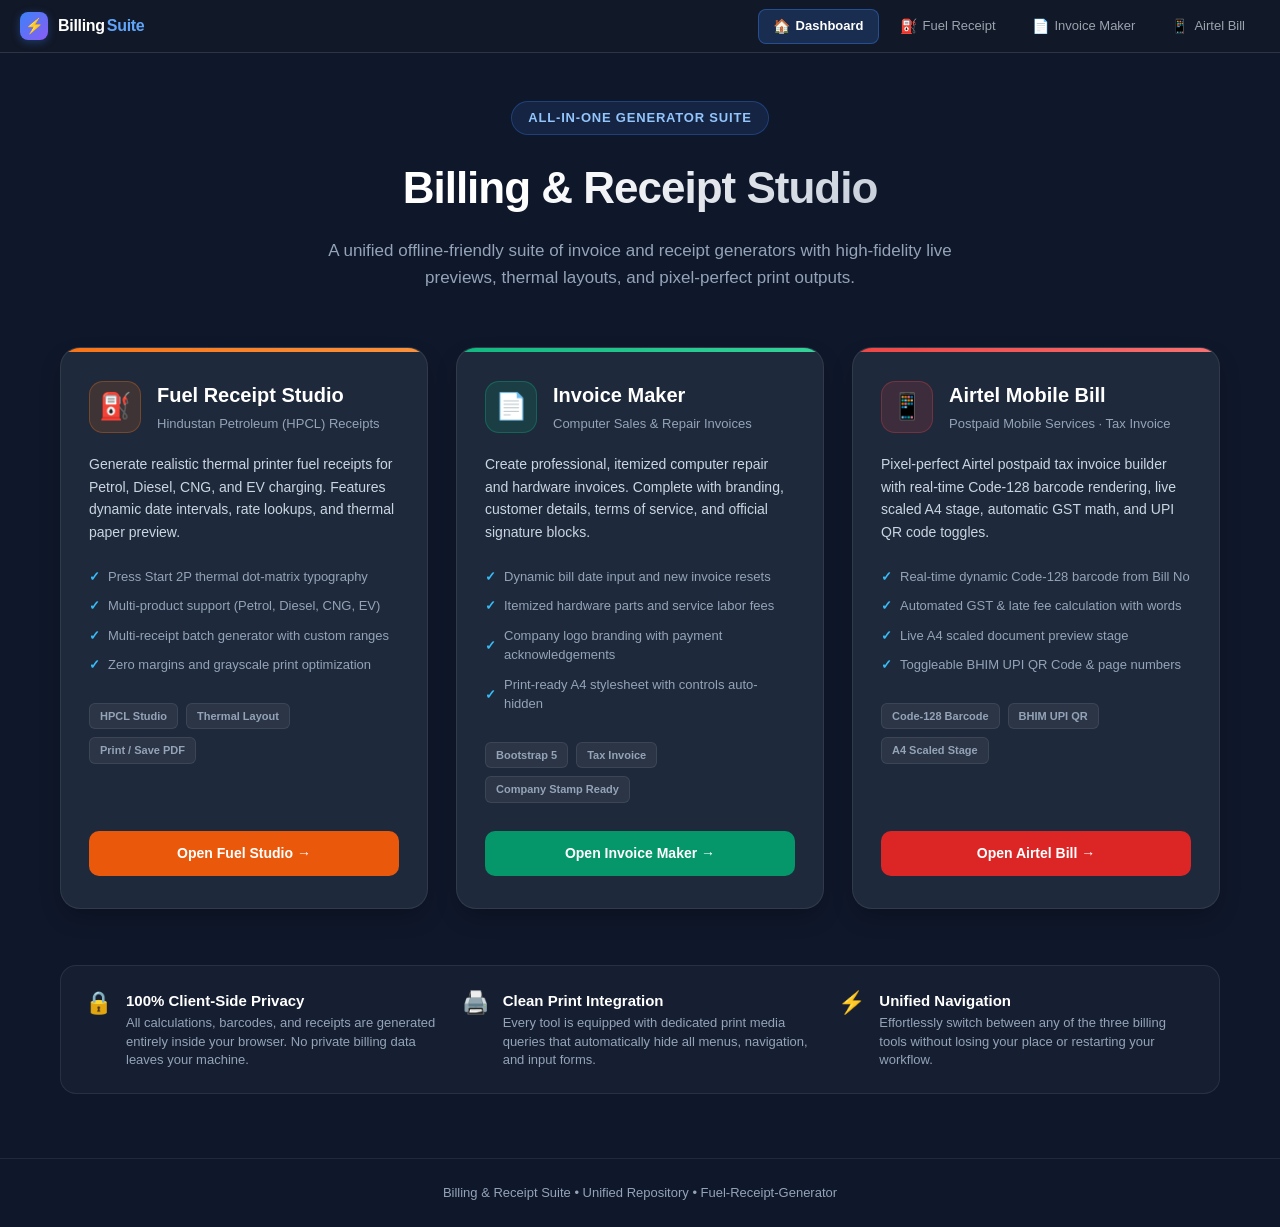
==== index.html @ 0ba8dd8e "Merge fuel receipts, invoice maker, and airtel bill into unified expense receipt generator suite" ====
<!DOCTYPE html>
<html lang="en">
<head>
  <meta charset="UTF-8">
  <meta name="viewport" content="width=device-width, initial-scale=1.0">
  <title>Billing &amp; Receipt Suite | Unified Dashboard</title>
  <link rel="stylesheet" href="./navbar.css">
  <style>
    :root {
      --bg: #0f172a;
      --card-bg: #1e293b;
      --card-border: rgba(255, 255, 255, 0.08);
      --text: #f8fafc;
      --text-muted: #94a3b8;
      --primary: #3b82f6;
      --primary-hover: #2563eb;
      --accent-fuel: #f97316;
      --accent-invoice: #10b981;
      --accent-airtel: #ef4444;
    }

    * {
      box-sizing: border-box;
      margin: 0;
      padding: 0;
    }

    body {
      background-color: var(--bg);
      color: var(--text);
      font-family: -apple-system, BlinkMacSystemFont, "Segoe UI", Roboto, "Helvetica Neue", Arial, sans-serif;
      line-height: 1.5;
      min-height: 100vh;
      display: flex;
      flex-direction: column;
    }

    .main-content {
      flex: 1;
      max-width: 1200px;
      margin: 0 auto;
      padding: 48px 20px 64px;
      width: 100%;
    }

    /* Hero Section */
    .hero {
      text-align: center;
      margin-bottom: 56px;
    }

    .hero-badge {
      display: inline-flex;
      align-items: center;
      gap: 8px;
      padding: 6px 16px;
      background: rgba(59, 130, 246, 0.12);
      border: 1px solid rgba(59, 130, 246, 0.3);
      border-radius: 9999px;
      color: #93c5fd;
      font-size: 13px;
      font-weight: 600;
      margin-bottom: 20px;
      text-transform: uppercase;
      letter-spacing: 0.8px;
    }

    .hero h1 {
      font-size: clamp(28px, 4vw, 44px);
      font-weight: 800;
      letter-spacing: -1px;
      margin-bottom: 16px;
      background: linear-gradient(135deg, #ffffff 40%, #94a3b8 100%);
      -webkit-background-clip: text;
      -webkit-text-fill-color: transparent;
    }

    .hero p {
      font-size: 17px;
      color: var(--text-muted);
      max-width: 680px;
      margin: 0 auto;
      line-height: 1.6;
    }

    /* Grid of Tools */
    .suite-grid {
      display: grid;
      grid-template-columns: repeat(auto-fit, minmax(320px, 1fr));
      gap: 28px;
      margin-bottom: 56px;
    }

    .suite-card {
      background: var(--card-bg);
      border: 1px solid var(--card-border);
      border-radius: 20px;
      padding: 32px 28px;
      display: flex;
      flex-direction: column;
      justify-content: space-between;
      position: relative;
      overflow: hidden;
      transition: all 0.25s ease-out;
      box-shadow: 0 10px 25px -5px rgba(0, 0, 0, 0.3);
    }

    .suite-card:hover {
      transform: translateY(-5px);
      border-color: rgba(255, 255, 255, 0.2);
      box-shadow: 0 20px 35px -10px rgba(0, 0, 0, 0.5);
    }

    .suite-card::before {
      content: "";
      position: absolute;
      top: 0;
      left: 0;
      right: 0;
      height: 4px;
    }

    .card-fuel::before {
      background: linear-gradient(90deg, #f97316, #fb923c);
    }

    .card-invoice::before {
      background: linear-gradient(90deg, #10b981, #34d399);
    }

    .card-airtel::before {
      background: linear-gradient(90deg, #ef4444, #f87171);
    }

    .card-header {
      display: flex;
      align-items: center;
      gap: 16px;
      margin-bottom: 20px;
    }

    .card-icon {
      width: 52px;
      height: 52px;
      border-radius: 14px;
      display: grid;
      place-items: center;
      font-size: 26px;
      flex-shrink: 0;
    }

    .card-fuel .card-icon {
      background: rgba(249, 115, 22, 0.15);
      border: 1px solid rgba(249, 115, 22, 0.3);
    }

    .card-invoice .card-icon {
      background: rgba(16, 185, 129, 0.15);
      border: 1px solid rgba(16, 185, 129, 0.3);
    }

    .card-airtel .card-icon {
      background: rgba(239, 68, 68, 0.15);
      border: 1px solid rgba(239, 68, 68, 0.3);
    }

    .card-title-group h2 {
      font-size: 20px;
      font-weight: 700;
      color: #ffffff;
      margin-bottom: 4px;
    }

    .card-tagline {
      font-size: 13px;
      color: var(--text-muted);
      font-weight: 500;
    }

    .card-desc {
      font-size: 14px;
      color: #cbd5e1;
      line-height: 1.6;
      margin-bottom: 24px;
    }

    .card-features {
      list-style: none;
      margin-bottom: 28px;
      display: flex;
      flex-direction: column;
      gap: 10px;
    }

    .card-features li {
      font-size: 13px;
      color: #94a3b8;
      display: flex;
      align-items: center;
      gap: 8px;
    }

    .card-features li::before {
      content: "✓";
      color: #38bdf8;
      font-weight: bold;
    }

    .card-badges {
      display: flex;
      flex-wrap: wrap;
      gap: 8px;
      margin-bottom: 28px;
    }

    .badge {
      font-size: 11px;
      font-weight: 600;
      padding: 4px 10px;
      border-radius: 6px;
      background: rgba(255, 255, 255, 0.06);
      color: #94a3b8;
      border: 1px solid rgba(255, 255, 255, 0.08);
    }

    .card-btn {
      display: inline-flex;
      align-items: center;
      justify-content: center;
      gap: 8px;
      padding: 12px 20px;
      border-radius: 10px;
      font-size: 14px;
      font-weight: 600;
      text-decoration: none;
      color: #ffffff;
      transition: all 0.2s ease;
      width: 100%;
    }

    .card-fuel .card-btn {
      background: #ea580c;
    }
    .card-fuel .card-btn:hover {
      background: #c2410c;
    }

    .card-invoice .card-btn {
      background: #059669;
    }
    .card-invoice .card-btn:hover {
      background: #047857;
    }

    .card-airtel .card-btn {
      background: #dc2626;
    }
    .card-airtel .card-btn:hover {
      background: #b91c1c;
    }

    /* Meta Highlights */
    .highlights {
      display: grid;
      grid-template-columns: repeat(auto-fit, minmax(240px, 1fr));
      gap: 20px;
      padding: 24px;
      background: rgba(30, 41, 59, 0.5);
      border: 1px solid var(--card-border);
      border-radius: 16px;
    }

    .highlight-item {
      display: flex;
      align-items: flex-start;
      gap: 14px;
    }

    .highlight-icon {
      font-size: 22px;
      line-height: 1;
      padding-top: 2px;
    }

    .highlight-text h3 {
      font-size: 15px;
      font-weight: 600;
      color: #ffffff;
      margin-bottom: 2px;
    }

    .highlight-text p {
      font-size: 13px;
      color: var(--text-muted);
      line-height: 1.4;
    }

    /* Footer */
    footer {
      border-top: 1px solid var(--card-border);
      padding: 24px 20px;
      text-align: center;
      color: var(--text-muted);
      font-size: 13px;
    }
  </style>
</head>
<body>

  <!-- Top Suite Navigation Bar -->
  <nav id="suite-nav" aria-label="Main Navigation">
    <div class="suite-nav-inner">
      <a href="./index.html" class="suite-brand" title="Billing &amp; Receipt Suite">
        <span class="suite-brand-icon">⚡</span>
        <span class="suite-brand-text">Billing<span class="suite-brand-accent">Suite</span></span>
      </a>
      <div class="suite-nav-links">
        <a href="index.html" class="suite-nav-link active" id="nav-home">
          <span class="suite-nav-icon">🏠</span>
          <span class="suite-nav-label">Dashboard</span>
        </a>
        <a href="fuel.html" class="suite-nav-link" id="nav-fuel">
          <span class="suite-nav-icon">⛽</span>
          <span class="suite-nav-label">Fuel Receipt</span>
        </a>
        <a href="invoice.html" class="suite-nav-link" id="nav-invoice">
          <span class="suite-nav-icon">📄</span>
          <span class="suite-nav-label">Invoice Maker</span>
        </a>
        <a href="airtel.html" class="suite-nav-link" id="nav-airtel">
          <span class="suite-nav-icon">📱</span>
          <span class="suite-nav-label">Airtel Bill</span>
        </a>
      </div>
    </div>
  </nav>

  <!-- Main Dashboard Content -->
  <main class="main-content">
    <div class="hero">
      <div class="hero-badge">All-in-One Generator Suite</div>
      <h1>Billing &amp; Receipt Studio</h1>
      <p>A unified offline-friendly suite of invoice and receipt generators with high-fidelity live previews, thermal layouts, and pixel-perfect print outputs.</p>
    </div>

    <!-- 3 Core Application Cards -->
    <div class="suite-grid">

      <!-- Tool 1: Fuel Receipt Studio -->
      <article class="suite-card card-fuel">
        <div>
          <div class="card-header">
            <div class="card-icon" aria-hidden="true">⛽</div>
            <div class="card-title-group">
              <h2>Fuel Receipt Studio</h2>
              <div class="card-tagline">Hindustan Petroleum (HPCL) Receipts</div>
            </div>
          </div>
          <p class="card-desc">Generate realistic thermal printer fuel receipts for Petrol, Diesel, CNG, and EV charging. Features dynamic date intervals, rate lookups, and thermal paper preview.</p>
          <ul class="card-features">
            <li>Press Start 2P thermal dot-matrix typography</li>
            <li>Multi-product support (Petrol, Diesel, CNG, EV)</li>
            <li>Multi-receipt batch generator with custom ranges</li>
            <li>Zero margins and grayscale print optimization</li>
          </ul>
          <div class="card-badges">
            <span class="badge">HPCL Studio</span>
            <span class="badge">Thermal Layout</span>
            <span class="badge">Print / Save PDF</span>
          </div>
        </div>
        <a href="fuel.html" class="card-btn">Open Fuel Studio &rarr;</a>
      </article>

      <!-- Tool 2: Invoice Maker -->
      <article class="suite-card card-invoice">
        <div>
          <div class="card-header">
            <div class="card-icon" aria-hidden="true">📄</div>
            <div class="card-title-group">
              <h2>Invoice Maker</h2>
              <div class="card-tagline">Computer Sales &amp; Repair Invoices</div>
            </div>
          </div>
          <p class="card-desc">Create professional, itemized computer repair and hardware invoices. Complete with branding, customer details, terms of service, and official signature blocks.</p>
          <ul class="card-features">
            <li>Dynamic bill date input and new invoice resets</li>
            <li>Itemized hardware parts and service labor fees</li>
            <li>Company logo branding with payment acknowledgements</li>
            <li>Print-ready A4 stylesheet with controls auto-hidden</li>
          </ul>
          <div class="card-badges">
            <span class="badge">Bootstrap 5</span>
            <span class="badge">Tax Invoice</span>
            <span class="badge">Company Stamp Ready</span>
          </div>
        </div>
        <a href="invoice.html" class="card-btn">Open Invoice Maker &rarr;</a>
      </article>

      <!-- Tool 3: Airtel Mobile Bill Builder -->
      <article class="suite-card card-airtel">
        <div>
          <div class="card-header">
            <div class="card-icon" aria-hidden="true">📱</div>
            <div class="card-title-group">
              <h2>Airtel Mobile Bill</h2>
              <div class="card-tagline">Postpaid Mobile Services · Tax Invoice</div>
            </div>
          </div>
          <p class="card-desc">Pixel-perfect Airtel postpaid tax invoice builder with real-time Code-128 barcode rendering, live scaled A4 stage, automatic GST math, and UPI QR code toggles.</p>
          <ul class="card-features">
            <li>Real-time dynamic Code-128 barcode from Bill No</li>
            <li>Automated GST &amp; late fee calculation with words</li>
            <li>Live A4 scaled document preview stage</li>
            <li>Toggleable BHIM UPI QR Code &amp; page numbers</li>
          </ul>
          <div class="card-badges">
            <span class="badge">Code-128 Barcode</span>
            <span class="badge">BHIM UPI QR</span>
            <span class="badge">A4 Scaled Stage</span>
          </div>
        </div>
        <a href="airtel.html" class="card-btn">Open Airtel Bill &rarr;</a>
      </article>

    </div>

    <!-- Highlights Section -->
    <div class="highlights">
      <div class="highlight-item">
        <div class="highlight-icon">🔒</div>
        <div class="highlight-text">
          <h3>100% Client-Side Privacy</h3>
          <p>All calculations, barcodes, and receipts are generated entirely inside your browser. No private billing data leaves your machine.</p>
        </div>
      </div>
      <div class="highlight-item">
        <div class="highlight-icon">🖨️</div>
        <div class="highlight-text">
          <h3>Clean Print Integration</h3>
          <p>Every tool is equipped with dedicated print media queries that automatically hide all menus, navigation, and input forms.</p>
        </div>
      </div>
      <div class="highlight-item">
        <div class="highlight-icon">⚡</div>
        <div class="highlight-text">
          <h3>Unified Navigation</h3>
          <p>Effortlessly switch between any of the three billing tools without losing your place or restarting your workflow.</p>
        </div>
      </div>
    </div>
  </main>

  <footer>
    <p>Billing &amp; Receipt Suite &bull; Unified Repository &bull; Fuel-Receipt-Generator</p>
  </footer>

</body>
</html>
---- navbar.css ----
/* ========================================================
   UNIFIED SUITE NAVIGATION BAR
   Common top bar for Fuel, Invoice, and Airtel Bill tools
   ======================================================== */
#suite-nav {
  position: relative;
  z-index: 9999;
  background: #111827;
  border-bottom: 1px solid rgba(255, 255, 255, 0.12);
  font-family: -apple-system, BlinkMacSystemFont, "Segoe UI", Roboto, "Helvetica Neue", Arial, sans-serif;
  color: #f3f4f6;
  width: 100%;
  box-sizing: border-box;
}

#suite-nav * {
  box-sizing: border-box;
}

#suite-nav .suite-nav-inner {
  max-width: 1280px;
  margin: 0 auto;
  padding: 0 20px;
  height: 52px;
  display: flex;
  align-items: center;
  justify-content: space-between;
  gap: 16px;
}

#suite-nav .suite-brand {
  display: flex;
  align-items: center;
  gap: 10px;
  text-decoration: none;
  color: #ffffff;
  font-size: 16px;
  font-weight: 700;
  letter-spacing: -0.3px;
  flex-shrink: 0;
}

#suite-nav .suite-brand-icon {
  display: inline-flex;
  align-items: center;
  justify-content: center;
  width: 28px;
  height: 28px;
  background: linear-gradient(135deg, #3b82f6, #8b5cf6);
  border-radius: 8px;
  font-size: 15px;
  box-shadow: 0 2px 8px rgba(59, 130, 246, 0.35);
}

#suite-nav .suite-brand-text {
  font-weight: 700;
}

#suite-nav .suite-brand-accent {
  color: #60a5fa;
  margin-left: 2px;
}

#suite-nav .suite-nav-links {
  display: flex;
  align-items: center;
  gap: 6px;
  overflow-x: auto;
  scrollbar-width: none;
}

#suite-nav .suite-nav-links::-webkit-scrollbar {
  display: none;
}

#suite-nav .suite-nav-link {
  display: inline-flex;
  align-items: center;
  gap: 6px;
  padding: 6px 14px;
  border-radius: 8px;
  color: #9ca3af;
  text-decoration: none;
  font-size: 13px;
  font-weight: 500;
  white-space: nowrap;
  transition: all 0.15s ease-in-out;
  border: 1px solid transparent;
}

#suite-nav .suite-nav-link:hover {
  color: #ffffff;
  background: rgba(255, 255, 255, 0.08);
}

#suite-nav .suite-nav-link.active {
  color: #ffffff;
  background: rgba(59, 130, 246, 0.2);
  border-color: rgba(59, 130, 246, 0.4);
  font-weight: 600;
}

#suite-nav .suite-nav-icon {
  font-size: 14px;
}

@media (max-width: 680px) {
  #suite-nav .suite-nav-inner {
    height: auto;
    padding: 8px 12px;
    flex-wrap: wrap;
    justify-content: center;
    gap: 8px;
  }
  #suite-nav .suite-nav-link {
    padding: 5px 8px;
    font-size: 12px;
  }
}

/* Strictly hide during print */
@media print {
  #suite-nav,
  .suite-nav-container {
    display: none !important;
    visibility: hidden !important;
    height: 0 !important;
    margin: 0 !important;
    padding: 0 !important;
  }
}
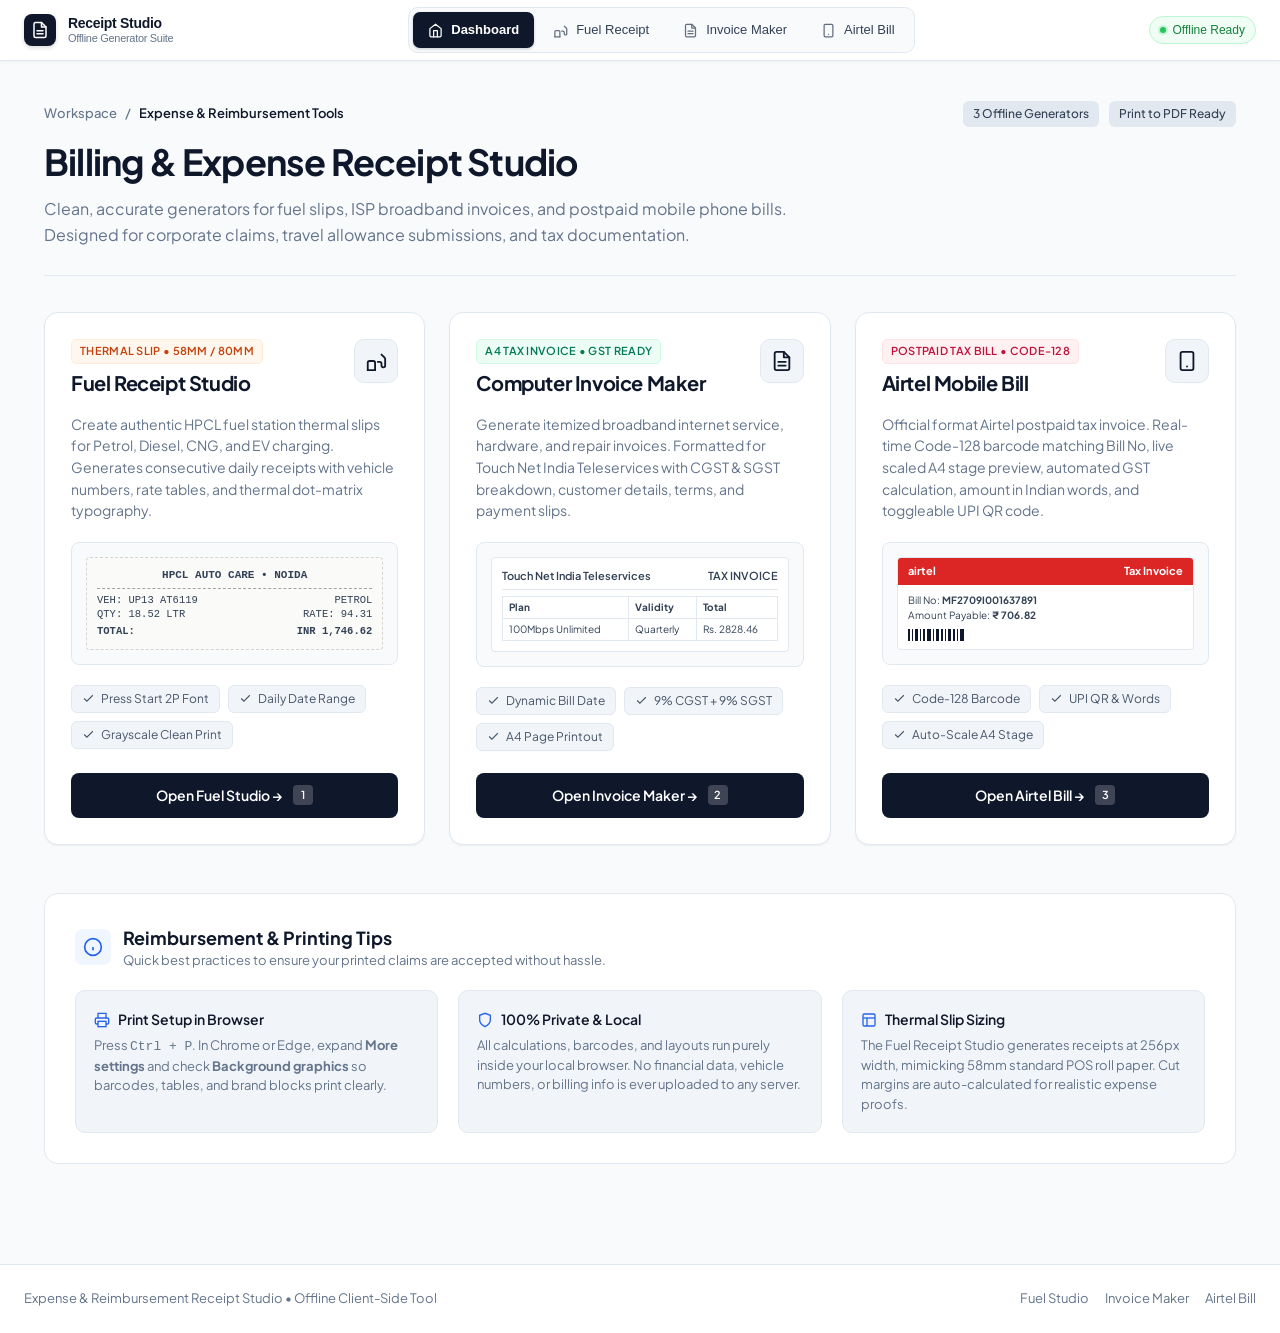
==== commit 81bce434: "Redesign UI with human-crafted aesthetic, unified studio navigation, and clean document layouts" ====
--- a/index.html
+++ b/index.html
@@ -3,20 +3,30 @@
 <head>
   <meta charset="UTF-8">
   <meta name="viewport" content="width=device-width, initial-scale=1.0">
-  <title>Billing &amp; Receipt Suite | Unified Dashboard</title>
+  <title>Expense &amp; Receipt Tools | Reimbursement Studio</title>
   <link rel="stylesheet" href="./navbar.css">
+  <link rel="preconnect" href="https://fonts.googleapis.com">
+  <link rel="preconnect" href="https://fonts.gstatic.com" crossorigin>
+  <link href="https://fonts.googleapis.com/css2?family=Plus+Jakarta+Sans:wght@400;500;600;700&display=swap" rel="stylesheet">
   <style>
     :root {
-      --bg: #0f172a;
-      --card-bg: #1e293b;
-      --card-border: rgba(255, 255, 255, 0.08);
-      --text: #f8fafc;
-      --text-muted: #94a3b8;
-      --primary: #3b82f6;
-      --primary-hover: #2563eb;
-      --accent-fuel: #f97316;
-      --accent-invoice: #10b981;
-      --accent-airtel: #ef4444;
+      --bg: #f8fafc;
+      --surface: #ffffff;
+      --surface-subtle: #f1f5f9;
+      --border: #e2e8f0;
+      --border-focus: #cbd5e1;
+      --text-main: #0f172a;
+      --text-muted: #64748b;
+      --text-light: #94a3b8;
+      --primary: #0f172a;
+      --primary-hover: #1e293b;
+      --accent-fuel: #ea580c;
+      --accent-invoice: #059669;
+      --accent-airtel: #e11d48;
+      --radius: 14px;
+      --shadow-sm: 0 1px 2px 0 rgba(0, 0, 0, 0.05);
+      --shadow-md: 0 4px 6px -1px rgba(0, 0, 0, 0.06), 0 2px 4px -2px rgba(0, 0, 0, 0.05);
+      --shadow-lg: 0 10px 15px -3px rgba(0, 0, 0, 0.07), 0 4px 6px -4px rgba(0, 0, 0, 0.04);
     }
 
     * {
@@ -27,434 +37,739 @@
 
     body {
       background-color: var(--bg);
-      color: var(--text);
-      font-family: -apple-system, BlinkMacSystemFont, "Segoe UI", Roboto, "Helvetica Neue", Arial, sans-serif;
+      color: var(--text-main);
+      font-family: "Plus Jakarta Sans", -apple-system, BlinkMacSystemFont, "Segoe UI", Roboto, sans-serif;
       line-height: 1.5;
       min-height: 100vh;
       display: flex;
       flex-direction: column;
+      -webkit-font-smoothing: antialiased;
     }
 
     .main-content {
       flex: 1;
-      max-width: 1200px;
+      max-width: 1240px;
       margin: 0 auto;
-      padding: 48px 20px 64px;
+      padding: 40px 24px 64px;
       width: 100%;
     }
 
-    /* Hero Section */
-    .hero {
-      text-align: center;
-      margin-bottom: 56px;
-    }
-
-    .hero-badge {
+    /* Page Header */
+    .header-banner {
+      display: flex;
+      flex-direction: column;
+      gap: 12px;
+      margin-bottom: 36px;
+      border-bottom: 1px solid var(--border);
+      padding-bottom: 28px;
+    }
+
+    .banner-top {
+      display: flex;
+      align-items: center;
+      justify-content: space-between;
+      flex-wrap: wrap;
+      gap: 12px;
+    }
+
+    .breadcrumbs {
+      display: flex;
+      align-items: center;
+      gap: 8px;
+      font-size: 13px;
+      font-weight: 500;
+      color: var(--text-muted);
+    }
+
+    .breadcrumbs span.current {
+      color: var(--text-main);
+      font-weight: 600;
+    }
+
+    .quick-meta {
+      display: flex;
+      align-items: center;
+      gap: 10px;
+    }
+
+    .meta-chip {
+      font-size: 12px;
+      font-weight: 500;
+      color: #334155;
+      background: #e2e8f0;
+      padding: 4px 10px;
+      border-radius: 6px;
       display: inline-flex;
       align-items: center;
-      gap: 8px;
-      padding: 6px 16px;
-      background: rgba(59, 130, 246, 0.12);
-      border: 1px solid rgba(59, 130, 246, 0.3);
-      border-radius: 9999px;
-      color: #93c5fd;
-      font-size: 13px;
-      font-weight: 600;
-      margin-bottom: 20px;
-      text-transform: uppercase;
-      letter-spacing: 0.8px;
-    }
-
-    .hero h1 {
-      font-size: clamp(28px, 4vw, 44px);
-      font-weight: 800;
-      letter-spacing: -1px;
-      margin-bottom: 16px;
-      background: linear-gradient(135deg, #ffffff 40%, #94a3b8 100%);
-      -webkit-background-clip: text;
-      -webkit-text-fill-color: transparent;
-    }
-
-    .hero p {
-      font-size: 17px;
+      gap: 6px;
+    }
+
+    .header-banner h1 {
+      font-size: clamp(26px, 3.2vw, 36px);
+      font-weight: 700;
+      letter-spacing: -0.8px;
+      color: #0f172a;
+      line-height: 1.25;
+    }
+
+    .header-banner p {
+      font-size: 16px;
       color: var(--text-muted);
-      max-width: 680px;
-      margin: 0 auto;
+      max-width: 780px;
       line-height: 1.6;
     }
 
-    /* Grid of Tools */
+    /* Studio Tool Cards Grid */
     .suite-grid {
       display: grid;
-      grid-template-columns: repeat(auto-fit, minmax(320px, 1fr));
-      gap: 28px;
-      margin-bottom: 56px;
-    }
-
-    .suite-card {
-      background: var(--card-bg);
-      border: 1px solid var(--card-border);
-      border-radius: 20px;
-      padding: 32px 28px;
+      grid-template-columns: repeat(auto-fit, minmax(350px, 1fr));
+      gap: 24px;
+      margin-bottom: 48px;
+    }
+
+    .tool-card {
+      background: var(--surface);
+      border: 1px solid var(--border);
+      border-radius: var(--radius);
+      padding: 26px;
       display: flex;
       flex-direction: column;
       justify-content: space-between;
+      transition: border-color 0.2s ease, box-shadow 0.2s ease, transform 0.2s ease;
+      box-shadow: var(--shadow-sm);
       position: relative;
-      overflow: hidden;
-      transition: all 0.25s ease-out;
-      box-shadow: 0 10px 25px -5px rgba(0, 0, 0, 0.3);
-    }
-
-    .suite-card:hover {
-      transform: translateY(-5px);
-      border-color: rgba(255, 255, 255, 0.2);
-      box-shadow: 0 20px 35px -10px rgba(0, 0, 0, 0.5);
-    }
-
-    .suite-card::before {
-      content: "";
-      position: absolute;
-      top: 0;
-      left: 0;
-      right: 0;
-      height: 4px;
-    }
-
-    .card-fuel::before {
-      background: linear-gradient(90deg, #f97316, #fb923c);
-    }
-
-    .card-invoice::before {
-      background: linear-gradient(90deg, #10b981, #34d399);
-    }
-
-    .card-airtel::before {
-      background: linear-gradient(90deg, #ef4444, #f87171);
-    }
-
-    .card-header {
-      display: flex;
-      align-items: center;
+    }
+
+    .tool-card:hover {
+      border-color: #cbd5e1;
+      box-shadow: var(--shadow-md);
+      transform: translateY(-2px);
+    }
+
+    .tool-card-head {
+      display: flex;
+      align-items: flex-start;
+      justify-content: space-between;
       gap: 16px;
-      margin-bottom: 20px;
-    }
-
-    .card-icon {
-      width: 52px;
-      height: 52px;
-      border-radius: 14px;
-      display: grid;
-      place-items: center;
-      font-size: 26px;
-      flex-shrink: 0;
-    }
-
-    .card-fuel .card-icon {
-      background: rgba(249, 115, 22, 0.15);
-      border: 1px solid rgba(249, 115, 22, 0.3);
-    }
-
-    .card-invoice .card-icon {
-      background: rgba(16, 185, 129, 0.15);
-      border: 1px solid rgba(16, 185, 129, 0.3);
-    }
-
-    .card-airtel .card-icon {
-      background: rgba(239, 68, 68, 0.15);
-      border: 1px solid rgba(239, 68, 68, 0.3);
-    }
-
-    .card-title-group h2 {
+      margin-bottom: 16px;
+    }
+
+    .tool-title-wrap {
+      display: flex;
+      flex-direction: column;
+      gap: 4px;
+    }
+
+    .tool-format-badge {
+      font-size: 11px;
+      font-weight: 600;
+      letter-spacing: 0.3px;
+      text-transform: uppercase;
+      padding: 3px 8px;
+      border-radius: 5px;
+      width: fit-content;
+    }
+
+    .badge-fuel {
+      background: #fff7ed;
+      color: #c2410c;
+      border: 1px solid #ffedd5;
+    }
+
+    .badge-invoice {
+      background: #ecfdf5;
+      color: #047857;
+      border: 1px solid #d1fae5;
+    }
+
+    .badge-airtel {
+      background: #fff1f2;
+      color: #be123c;
+      border: 1px solid #ffe4e6;
+    }
+
+    .tool-card h2 {
       font-size: 20px;
       font-weight: 700;
+      color: #0f172a;
+      letter-spacing: -0.4px;
+    }
+
+    .tool-icon-box {
+      width: 44px;
+      height: 44px;
+      border-radius: 10px;
+      display: flex;
+      align-items: center;
+      justify-content: center;
+      flex-shrink: 0;
+      border: 1px solid var(--border);
+      background: var(--surface-subtle);
+      color: var(--text-main);
+    }
+
+    .tool-icon-box svg {
+      width: 22px;
+      height: 22px;
+      fill: none;
+      stroke: currentColor;
+      stroke-width: 2;
+      stroke-linecap: round;
+      stroke-linejoin: round;
+    }
+
+    .tool-desc {
+      font-size: 14px;
+      color: var(--text-muted);
+      line-height: 1.55;
+      margin-bottom: 20px;
+    }
+
+    /* Miniature visual document snippet */
+    .mini-preview-frame {
+      background: #f8fafc;
+      border: 1px solid var(--border);
+      border-radius: 8px;
+      padding: 14px;
+      margin-bottom: 20px;
+      font-family: inherit;
+    }
+
+    .preview-fuel-tape {
+      font-family: "Courier New", Courier, monospace;
+      font-size: 11px;
+      line-height: 1.4;
+      color: #334155;
+      background: #fafaf9;
+      border: 1px dashed #d6d3d1;
+      padding: 10px;
+      border-radius: 4px;
+      text-align: center;
+    }
+
+    .preview-fuel-tape .tape-head {
+      font-weight: bold;
+      border-bottom: 1px dashed #a8a29e;
+      padding-bottom: 4px;
+      margin-bottom: 4px;
+    }
+
+    .preview-fuel-tape .tape-row {
+      display: flex;
+      justify-content: space-between;
+      font-size: 10.5px;
+    }
+
+    .preview-invoice-doc {
+      font-size: 11px;
+      color: #334155;
+      background: #ffffff;
+      border: 1px solid #e2e8f0;
+      padding: 10px;
+      border-radius: 4px;
+    }
+
+    .preview-invoice-doc .doc-head {
+      display: flex;
+      justify-content: space-between;
+      font-weight: 600;
+      border-bottom: 1px solid #e2e8f0;
+      padding-bottom: 4px;
+      margin-bottom: 6px;
+    }
+
+    .preview-invoice-doc .doc-table {
+      width: 100%;
+      border-collapse: collapse;
+      font-size: 10px;
+    }
+
+    .preview-invoice-doc .doc-table th,
+    .preview-invoice-doc .doc-table td {
+      border: 1px solid #e2e8f0;
+      padding: 3px 6px;
+      text-align: left;
+    }
+
+    .preview-airtel-doc {
+      font-size: 11px;
+      background: #ffffff;
+      border: 1px solid #e2e8f0;
+      border-radius: 4px;
+      overflow: hidden;
+    }
+
+    .preview-airtel-banner {
+      background: #dc2626;
       color: #ffffff;
-      margin-bottom: 4px;
-    }
-
-    .card-tagline {
-      font-size: 13px;
-      color: var(--text-muted);
-      font-weight: 500;
-    }
-
-    .card-desc {
-      font-size: 14px;
-      color: #cbd5e1;
-      line-height: 1.6;
-      margin-bottom: 24px;
-    }
-
-    .card-features {
-      list-style: none;
-      margin-bottom: 28px;
-      display: flex;
-      flex-direction: column;
-      gap: 10px;
-    }
-
-    .card-features li {
-      font-size: 13px;
-      color: #94a3b8;
-      display: flex;
-      align-items: center;
-      gap: 8px;
-    }
-
-    .card-features li::before {
-      content: "✓";
-      color: #38bdf8;
-      font-weight: bold;
-    }
-
-    .card-badges {
+      padding: 5px 10px;
+      font-weight: 700;
+      font-size: 11px;
+      display: flex;
+      justify-content: space-between;
+      align-items: center;
+    }
+
+    .preview-airtel-body {
+      padding: 8px 10px;
+      font-size: 10px;
+      color: #334155;
+    }
+
+    .preview-barcode-mock {
+      display: flex;
+      gap: 2px;
+      height: 12px;
+      align-items: center;
+      margin-top: 6px;
+    }
+
+    .preview-barcode-mock span {
+      background: #0f172a;
+      height: 100%;
+      display: inline-block;
+    }
+
+    /* Card specs */
+    .tool-specs {
       display: flex;
       flex-wrap: wrap;
       gap: 8px;
-      margin-bottom: 28px;
-    }
-
-    .badge {
-      font-size: 11px;
-      font-weight: 600;
+      margin-bottom: 22px;
+    }
+
+    .spec-item {
+      font-size: 12px;
+      color: #475569;
+      background: var(--surface-subtle);
+      border: 1px solid var(--border);
       padding: 4px 10px;
       border-radius: 6px;
-      background: rgba(255, 255, 255, 0.06);
-      color: #94a3b8;
-      border: 1px solid rgba(255, 255, 255, 0.08);
-    }
-
-    .card-btn {
       display: inline-flex;
       align-items: center;
+      gap: 6px;
+    }
+
+    .spec-item svg {
+      width: 13px;
+      height: 13px;
+      fill: none;
+      stroke: currentColor;
+      stroke-width: 2;
+    }
+
+    /* Action button */
+    .launch-btn {
+      display: flex;
+      align-items: center;
       justify-content: center;
-      gap: 8px;
+      gap: 10px;
       padding: 12px 20px;
-      border-radius: 10px;
+      border-radius: 8px;
       font-size: 14px;
       font-weight: 600;
       text-decoration: none;
       color: #ffffff;
-      transition: all 0.2s ease;
+      background: var(--primary);
+      transition: background-color 0.15s ease, transform 0.15s ease;
       width: 100%;
     }
 
-    .card-fuel .card-btn {
-      background: #ea580c;
-    }
-    .card-fuel .card-btn:hover {
-      background: #c2410c;
-    }
-
-    .card-invoice .card-btn {
-      background: #059669;
-    }
-    .card-invoice .card-btn:hover {
-      background: #047857;
-    }
-
-    .card-airtel .card-btn {
-      background: #dc2626;
-    }
-    .card-airtel .card-btn:hover {
-      background: #b91c1c;
-    }
-
-    /* Meta Highlights */
-    .highlights {
+    .launch-btn:hover {
+      background: var(--primary-hover);
+      transform: translateY(-1px);
+    }
+
+    .key-shortcut {
+      display: inline-flex;
+      align-items: center;
+      justify-content: center;
+      width: 20px;
+      height: 20px;
+      font-size: 11px;
+      font-weight: 600;
+      border-radius: 4px;
+      background: rgba(255, 255, 255, 0.2);
+      color: #ffffff;
+    }
+
+    /* Reimbursement Help and Guidelines */
+    .guidelines-card {
+      background: var(--surface);
+      border: 1px solid var(--border);
+      border-radius: var(--radius);
+      padding: 30px;
+      margin-bottom: 36px;
+    }
+
+    .guidelines-title {
+      display: flex;
+      align-items: center;
+      gap: 12px;
+      margin-bottom: 20px;
+    }
+
+    .guidelines-title-icon {
+      width: 36px;
+      height: 36px;
+      border-radius: 8px;
+      background: #eff6ff;
+      color: #2563eb;
       display: grid;
-      grid-template-columns: repeat(auto-fit, minmax(240px, 1fr));
+      place-items: center;
+    }
+
+    .guidelines-title-icon svg {
+      width: 20px;
+      height: 20px;
+      fill: none;
+      stroke: currentColor;
+      stroke-width: 2;
+    }
+
+    .guidelines-title h3 {
+      font-size: 18px;
+      font-weight: 700;
+      color: #0f172a;
+    }
+
+    .guidelines-grid {
+      display: grid;
+      grid-template-columns: repeat(auto-fit, minmax(260px, 1fr));
       gap: 20px;
-      padding: 24px;
-      background: rgba(30, 41, 59, 0.5);
-      border: 1px solid var(--card-border);
-      border-radius: 16px;
-    }
-
-    .highlight-item {
-      display: flex;
-      align-items: flex-start;
-      gap: 14px;
-    }
-
-    .highlight-icon {
-      font-size: 22px;
-      line-height: 1;
-      padding-top: 2px;
-    }
-
-    .highlight-text h3 {
-      font-size: 15px;
+    }
+
+    .guide-item {
+      padding: 18px;
+      background: var(--surface-subtle);
+      border: 1px solid var(--border);
+      border-radius: 10px;
+    }
+
+    .guide-item h4 {
+      font-size: 14px;
       font-weight: 600;
-      color: #ffffff;
-      margin-bottom: 2px;
-    }
-
-    .highlight-text p {
+      color: #0f172a;
+      margin-bottom: 6px;
+      display: flex;
+      align-items: center;
+      gap: 8px;
+    }
+
+    .guide-item h4 svg {
+      width: 16px;
+      height: 16px;
+      color: #2563eb;
+      fill: none;
+      stroke: currentColor;
+      stroke-width: 2;
+    }
+
+    .guide-item p {
       font-size: 13px;
       color: var(--text-muted);
-      line-height: 1.4;
+      line-height: 1.5;
     }
 
     /* Footer */
     footer {
-      border-top: 1px solid var(--card-border);
-      padding: 24px 20px;
+      border-top: 1px solid var(--border);
+      background: var(--surface);
+      padding: 24px;
       text-align: center;
       color: var(--text-muted);
       font-size: 13px;
+      margin-top: auto;
+    }
+
+    .footer-inner {
+      max-width: 1240px;
+      margin: 0 auto;
+      display: flex;
+      justify-content: space-between;
+      align-items: center;
+      flex-wrap: wrap;
+      gap: 12px;
+    }
+
+    .footer-links {
+      display: flex;
+      gap: 16px;
+    }
+
+    .footer-links a {
+      color: var(--text-muted);
+      text-decoration: none;
+      transition: color 0.15s ease;
+    }
+
+    .footer-links a:hover {
+      color: var(--text-main);
+    }
+
+    @media (max-width: 768px) {
+      .main-content {
+        padding: 24px 16px 40px;
+      }
+      .suite-grid {
+        grid-template-columns: 1fr;
+      }
+      .footer-inner {
+        flex-direction: column;
+        text-align: center;
+      }
     }
   </style>
 </head>
 <body>
 
-  <!-- Top Suite Navigation Bar -->
+  <!-- Unified Top Navigation -->
   <nav id="suite-nav" aria-label="Main Navigation">
     <div class="suite-nav-inner">
-      <a href="./index.html" class="suite-brand" title="Billing &amp; Receipt Suite">
-        <span class="suite-brand-icon">⚡</span>
-        <span class="suite-brand-text">Billing<span class="suite-brand-accent">Suite</span></span>
+      <a href="index.html" class="suite-brand" title="Expense &amp; Receipt Studio">
+        <span class="suite-brand-icon">
+          <svg viewBox="0 0 24 24"><path d="M14 2H6a2 2 0 0 0-2 2v16a2 2 0 0 0 2 2h12a2 2 0 0 0 2-2V8z"/><polyline points="14 2 14 8 20 8"/><line x1="16" y1="13" x2="8" y2="13"/><line x1="16" y1="17" x2="8" y2="17"/></svg>
+        </span>
+        <span class="suite-brand-text">
+          <span class="suite-brand-name">Receipt Studio</span>
+          <span class="suite-brand-tag">Offline Generator Suite</span>
+        </span>
       </a>
+
       <div class="suite-nav-links">
         <a href="index.html" class="suite-nav-link active" id="nav-home">
-          <span class="suite-nav-icon">🏠</span>
+          <svg viewBox="0 0 24 24"><path d="m3 9 9-7 9 7v11a2 2 0 0 1-2 2H5a2 2 0 0 1-2-2z"/><polyline points="9 22 9 12 15 12 15 22"/></svg>
           <span class="suite-nav-label">Dashboard</span>
         </a>
-        <a href="fuel.html" class="suite-nav-link" id="nav-fuel">
-          <span class="suite-nav-icon">⛽</span>
+        <a href="fuel.html" class="suite-nav-link" id="nav-fuel" accesskey="1">
+          <svg viewBox="0 0 24 24"><path d="M3 22v-8a2 2 0 0 1 2-2h4a2 2 0 0 1 2 2v8"/><path d="M14 13h2a2 2 0 0 1 2 2v2a2 2 0 0 0 2 2h0a2 2 0 0 0 2-2V9.83a2 2 0 0 0-.59-1.42L18 5"/><line x1="3" x2="11" y1="22" y2="22"/></svg>
           <span class="suite-nav-label">Fuel Receipt</span>
         </a>
-        <a href="invoice.html" class="suite-nav-link" id="nav-invoice">
-          <span class="suite-nav-icon">📄</span>
+        <a href="invoice.html" class="suite-nav-link" id="nav-invoice" accesskey="2">
+          <svg viewBox="0 0 24 24"><path d="M14 2H6a2 2 0 0 0-2 2v16a2 2 0 0 0 2 2h12a2 2 0 0 0 2-2V8z"/><polyline points="14 2 14 8 20 8"/><line x1="16" y1="13" x2="8" y2="13"/><line x1="16" y1="17" x2="8" y2="17"/></svg>
           <span class="suite-nav-label">Invoice Maker</span>
         </a>
-        <a href="airtel.html" class="suite-nav-link" id="nav-airtel">
-          <span class="suite-nav-icon">📱</span>
+        <a href="airtel.html" class="suite-nav-link" id="nav-airtel" accesskey="3">
+          <svg viewBox="0 0 24 24"><rect width="14" height="20" x="5" y="2" rx="2" ry="2"/><line x1="12" x2="12.01" y1="18" y2="18"/></svg>
           <span class="suite-nav-label">Airtel Bill</span>
         </a>
       </div>
+
+      <div class="suite-nav-meta">
+        <span class="offline-status">
+          <span class="status-dot"></span>
+          Offline Ready
+        </span>
+      </div>
     </div>
   </nav>
 
-  <!-- Main Dashboard Content -->
+  <!-- Main Work Area -->
   <main class="main-content">
-    <div class="hero">
-      <div class="hero-badge">All-in-One Generator Suite</div>
-      <h1>Billing &amp; Receipt Studio</h1>
-      <p>A unified offline-friendly suite of invoice and receipt generators with high-fidelity live previews, thermal layouts, and pixel-perfect print outputs.</p>
+    <div class="header-banner">
+      <div class="banner-top">
+        <div class="breadcrumbs">
+          <span>Workspace</span>
+          <span>/</span>
+          <span class="current">Expense &amp; Reimbursement Tools</span>
+        </div>
+        <div class="quick-meta">
+          <span class="meta-chip">3 Offline Generators</span>
+          <span class="meta-chip">Print to PDF Ready</span>
+        </div>
+      </div>
+      <h1>Billing &amp; Expense Receipt Studio</h1>
+      <p>Clean, accurate generators for fuel slips, ISP broadband invoices, and postpaid mobile phone bills. Designed for corporate claims, travel allowance submissions, and tax documentation.</p>
     </div>
 
     <!-- 3 Core Application Cards -->
     <div class="suite-grid">
 
-      <!-- Tool 1: Fuel Receipt Studio -->
-      <article class="suite-card card-fuel">
+      <!-- Card 1: Fuel Studio -->
+      <article class="tool-card">
         <div>
-          <div class="card-header">
-            <div class="card-icon" aria-hidden="true">⛽</div>
-            <div class="card-title-group">
+          <div class="tool-card-head">
+            <div class="tool-title-wrap">
+              <span class="tool-format-badge badge-fuel">Thermal Slip &bull; 58mm / 80mm</span>
               <h2>Fuel Receipt Studio</h2>
-              <div class="card-tagline">Hindustan Petroleum (HPCL) Receipts</div>
-            </div>
-          </div>
-          <p class="card-desc">Generate realistic thermal printer fuel receipts for Petrol, Diesel, CNG, and EV charging. Features dynamic date intervals, rate lookups, and thermal paper preview.</p>
-          <ul class="card-features">
-            <li>Press Start 2P thermal dot-matrix typography</li>
-            <li>Multi-product support (Petrol, Diesel, CNG, EV)</li>
-            <li>Multi-receipt batch generator with custom ranges</li>
-            <li>Zero margins and grayscale print optimization</li>
-          </ul>
-          <div class="card-badges">
-            <span class="badge">HPCL Studio</span>
-            <span class="badge">Thermal Layout</span>
-            <span class="badge">Print / Save PDF</span>
-          </div>
-        </div>
-        <a href="fuel.html" class="card-btn">Open Fuel Studio &rarr;</a>
+            </div>
+            <div class="tool-icon-box" aria-hidden="true">
+              <svg viewBox="0 0 24 24"><path d="M3 22v-8a2 2 0 0 1 2-2h4a2 2 0 0 1 2 2v8"/><path d="M14 13h2a2 2 0 0 1 2 2v2a2 2 0 0 0 2 2h0a2 2 0 0 0 2-2V9.83a2 2 0 0 0-.59-1.42L18 5"/><line x1="3" x2="11" y1="22" y2="22"/></svg>
+            </div>
+          </div>
+          <p class="tool-desc">Create authentic HPCL fuel station thermal slips for Petrol, Diesel, CNG, and EV charging. Generates consecutive daily receipts with vehicle numbers, rate tables, and thermal dot-matrix typography.</p>
+          
+          <!-- Mini Preview Snippet -->
+          <div class="mini-preview-frame">
+            <div class="preview-fuel-tape">
+              <div class="tape-head">HPCL AUTO CARE &bull; NOIDA</div>
+              <div class="tape-row"><span>VEH: UP13 AT6119</span><span>PETROL</span></div>
+              <div class="tape-row"><span>QTY: 18.52 LTR</span><span>RATE: 94.31</span></div>
+              <div class="tape-row" style="font-weight:bold;margin-top:2px;"><span>TOTAL:</span><span>INR 1,746.62</span></div>
+            </div>
+          </div>
+
+          <div class="tool-specs">
+            <span class="spec-item"><svg viewBox="0 0 24 24"><polyline points="20 6 9 17 4 12"/></svg>Press Start 2P Font</span>
+            <span class="spec-item"><svg viewBox="0 0 24 24"><polyline points="20 6 9 17 4 12"/></svg>Daily Date Range</span>
+            <span class="spec-item"><svg viewBox="0 0 24 24"><polyline points="20 6 9 17 4 12"/></svg>Grayscale Clean Print</span>
+          </div>
+        </div>
+
+        <a href="fuel.html" class="launch-btn">
+          <span>Open Fuel Studio &rarr;</span>
+          <span class="key-shortcut" title="Shortcut key 1">1</span>
+        </a>
       </article>
 
-      <!-- Tool 2: Invoice Maker -->
-      <article class="suite-card card-invoice">
+      <!-- Card 2: Invoice Maker -->
+      <article class="tool-card">
         <div>
-          <div class="card-header">
-            <div class="card-icon" aria-hidden="true">📄</div>
-            <div class="card-title-group">
-              <h2>Invoice Maker</h2>
-              <div class="card-tagline">Computer Sales &amp; Repair Invoices</div>
-            </div>
-          </div>
-          <p class="card-desc">Create professional, itemized computer repair and hardware invoices. Complete with branding, customer details, terms of service, and official signature blocks.</p>
-          <ul class="card-features">
-            <li>Dynamic bill date input and new invoice resets</li>
-            <li>Itemized hardware parts and service labor fees</li>
-            <li>Company logo branding with payment acknowledgements</li>
-            <li>Print-ready A4 stylesheet with controls auto-hidden</li>
-          </ul>
-          <div class="card-badges">
-            <span class="badge">Bootstrap 5</span>
-            <span class="badge">Tax Invoice</span>
-            <span class="badge">Company Stamp Ready</span>
-          </div>
-        </div>
-        <a href="invoice.html" class="card-btn">Open Invoice Maker &rarr;</a>
+          <div class="tool-card-head">
+            <div class="tool-title-wrap">
+              <span class="tool-format-badge badge-invoice">A4 Tax Invoice &bull; GST Ready</span>
+              <h2>Computer Invoice Maker</h2>
+            </div>
+            <div class="tool-icon-box" aria-hidden="true">
+              <svg viewBox="0 0 24 24"><path d="M14 2H6a2 2 0 0 0-2 2v16a2 2 0 0 0 2 2h12a2 2 0 0 0 2-2V8z"/><polyline points="14 2 14 8 20 8"/><line x1="16" y1="13" x2="8" y2="13"/><line x1="16" y1="17" x2="8" y2="17"/></svg>
+            </div>
+          </div>
+          <p class="tool-desc">Generate itemized broadband internet service, hardware, and repair invoices. Formatted for Touch Net India Teleservices with CGST &amp; SGST breakdown, customer details, terms, and payment slips.</p>
+
+          <!-- Mini Preview Snippet -->
+          <div class="mini-preview-frame">
+            <div class="preview-invoice-doc">
+              <div class="doc-head">
+                <span>Touch Net India Teleservices</span>
+                <span>TAX INVOICE</span>
+              </div>
+              <table class="doc-table">
+                <tr><th>Plan</th><th>Validity</th><th>Total</th></tr>
+                <tr><td>100Mbps Unlimited</td><td>Quarterly</td><td>Rs. 2828.46</td></tr>
+              </table>
+            </div>
+          </div>
+
+          <div class="tool-specs">
+            <span class="spec-item"><svg viewBox="0 0 24 24"><polyline points="20 6 9 17 4 12"/></svg>Dynamic Bill Date</span>
+            <span class="spec-item"><svg viewBox="0 0 24 24"><polyline points="20 6 9 17 4 12"/></svg>9% CGST + 9% SGST</span>
+            <span class="spec-item"><svg viewBox="0 0 24 24"><polyline points="20 6 9 17 4 12"/></svg>A4 Page Printout</span>
+          </div>
+        </div>
+
+        <a href="invoice.html" class="launch-btn">
+          <span>Open Invoice Maker &rarr;</span>
+          <span class="key-shortcut" title="Shortcut key 2">2</span>
+        </a>
       </article>
 
-      <!-- Tool 3: Airtel Mobile Bill Builder -->
-      <article class="suite-card card-airtel">
+      <!-- Card 3: Airtel Bill -->
+      <article class="tool-card">
         <div>
-          <div class="card-header">
-            <div class="card-icon" aria-hidden="true">📱</div>
-            <div class="card-title-group">
+          <div class="tool-card-head">
+            <div class="tool-title-wrap">
+              <span class="tool-format-badge badge-airtel">Postpaid Tax Bill &bull; Code-128</span>
               <h2>Airtel Mobile Bill</h2>
-              <div class="card-tagline">Postpaid Mobile Services · Tax Invoice</div>
-            </div>
-          </div>
-          <p class="card-desc">Pixel-perfect Airtel postpaid tax invoice builder with real-time Code-128 barcode rendering, live scaled A4 stage, automatic GST math, and UPI QR code toggles.</p>
-          <ul class="card-features">
-            <li>Real-time dynamic Code-128 barcode from Bill No</li>
-            <li>Automated GST &amp; late fee calculation with words</li>
-            <li>Live A4 scaled document preview stage</li>
-            <li>Toggleable BHIM UPI QR Code &amp; page numbers</li>
-          </ul>
-          <div class="card-badges">
-            <span class="badge">Code-128 Barcode</span>
-            <span class="badge">BHIM UPI QR</span>
-            <span class="badge">A4 Scaled Stage</span>
-          </div>
-        </div>
-        <a href="airtel.html" class="card-btn">Open Airtel Bill &rarr;</a>
+            </div>
+            <div class="tool-icon-box" aria-hidden="true">
+              <svg viewBox="0 0 24 24"><rect width="14" height="20" x="5" y="2" rx="2" ry="2"/><line x1="12" x2="12.01" y1="18" y2="18"/></svg>
+            </div>
+          </div>
+          <p class="tool-desc">Official format Airtel postpaid tax invoice. Real-time Code-128 barcode matching Bill No, live scaled A4 stage preview, automated GST calculation, amount in Indian words, and toggleable UPI QR code.</p>
+
+          <!-- Mini Preview Snippet -->
+          <div class="mini-preview-frame">
+            <div class="preview-airtel-doc">
+              <div class="preview-airtel-banner">
+                <span>airtel</span>
+                <span>Tax Invoice</span>
+              </div>
+              <div class="preview-airtel-body">
+                <div>Bill No: <b>MF2709I001637891</b></div>
+                <div>Amount Payable: <b>&#8377; 706.82</b></div>
+                <div class="preview-barcode-mock" aria-hidden="true">
+                  <span style="width:2px"></span><span style="width:1px"></span><span style="width:3px"></span><span style="width:1px"></span><span style="width:2px"></span><span style="width:4px"></span><span style="width:1px"></span><span style="width:3px"></span><span style="width:2px"></span><span style="width:1px"></span><span style="width:3px"></span><span style="width:2px"></span><span style="width:1px"></span><span style="width:4px"></span>
+                </div>
+              </div>
+            </div>
+          </div>
+
+          <div class="tool-specs">
+            <span class="spec-item"><svg viewBox="0 0 24 24"><polyline points="20 6 9 17 4 12"/></svg>Code-128 Barcode</span>
+            <span class="spec-item"><svg viewBox="0 0 24 24"><polyline points="20 6 9 17 4 12"/></svg>UPI QR &amp; Words</span>
+            <span class="spec-item"><svg viewBox="0 0 24 24"><polyline points="20 6 9 17 4 12"/></svg>Auto-Scale A4 Stage</span>
+          </div>
+        </div>
+
+        <a href="airtel.html" class="launch-btn">
+          <span>Open Airtel Bill &rarr;</span>
+          <span class="key-shortcut" title="Shortcut key 3">3</span>
+        </a>
       </article>
 
     </div>
 
-    <!-- Highlights Section -->
-    <div class="highlights">
-      <div class="highlight-item">
-        <div class="highlight-icon">🔒</div>
-        <div class="highlight-text">
-          <h3>100% Client-Side Privacy</h3>
-          <p>All calculations, barcodes, and receipts are generated entirely inside your browser. No private billing data leaves your machine.</p>
+    <!-- Practical Reimbursement Submission Guidelines -->
+    <section class="guidelines-card">
+      <div class="guidelines-title">
+        <div class="guidelines-title-icon">
+          <svg viewBox="0 0 24 24"><circle cx="12" cy="12" r="10"/><line x1="12" y1="16" x2="12" y2="12"/><line x1="12" y1="8" x2="12.01" y2="8"/></svg>
+        </div>
+        <div>
+          <h3>Reimbursement &amp; Printing Tips</h3>
+          <p style="font-size:13px; color:var(--text-muted);">Quick best practices to ensure your printed claims are accepted without hassle.</p>
         </div>
       </div>
-      <div class="highlight-item">
-        <div class="highlight-icon">🖨️</div>
-        <div class="highlight-text">
-          <h3>Clean Print Integration</h3>
-          <p>Every tool is equipped with dedicated print media queries that automatically hide all menus, navigation, and input forms.</p>
+
+      <div class="guidelines-grid">
+        <div class="guide-item">
+          <h4>
+            <svg viewBox="0 0 24 24"><polyline points="6 9 6 2 18 2 18 9"/><path d="M6 18H4a2 2 0 0 1-2-2v-5a2 2 0 0 1 2-2h16a2 2 0 0 1 2 2v5a2 2 0 0 1-2 2h-2"/><rect width="12" height="8" x="6" y="14"/></svg>
+            Print Setup in Browser
+          </h4>
+          <p>Press <code>Ctrl + P</code>. In Chrome or Edge, expand <b>More settings</b> and check <b>Background graphics</b> so barcodes, tables, and brand blocks print clearly.</p>
+        </div>
+
+        <div class="guide-item">
+          <h4>
+            <svg viewBox="0 0 24 24"><path d="M12 22s8-4 8-10V5l-8-3-8 3v7c0 6 8 10 8 10z"/></svg>
+            100% Private &amp; Local
+          </h4>
+          <p>All calculations, barcodes, and layouts run purely inside your local browser. No financial data, vehicle numbers, or billing info is ever uploaded to any server.</p>
+        </div>
+
+        <div class="guide-item">
+          <h4>
+            <svg viewBox="0 0 24 24"><rect width="18" height="18" x="3" y="3" rx="2"/><path d="M3 9h18"/><path d="M9 21V9"/></svg>
+            Thermal Slip Sizing
+          </h4>
+          <p>The Fuel Receipt Studio generates receipts at 256px width, mimicking 58mm standard POS roll paper. Cut margins are auto-calculated for realistic expense proofs.</p>
         </div>
       </div>
-      <div class="highlight-item">
-        <div class="highlight-icon">⚡</div>
-        <div class="highlight-text">
-          <h3>Unified Navigation</h3>
-          <p>Effortlessly switch between any of the three billing tools without losing your place or restarting your workflow.</p>
-        </div>
+    </section>
+
+  </main>
+
+  <!-- Clean Footer -->
+  <footer>
+    <div class="footer-inner">
+      <div>Expense &amp; Reimbursement Receipt Studio &bull; Offline Client-Side Tool</div>
+      <div class="footer-links">
+        <a href="fuel.html">Fuel Studio</a>
+        <a href="invoice.html">Invoice Maker</a>
+        <a href="airtel.html">Airtel Bill</a>
       </div>
     </div>
-  </main>
-
-  <footer>
-    <p>Billing &amp; Receipt Suite &bull; Unified Repository &bull; Fuel-Receipt-Generator</p>
   </footer>
 
+  <script>
+    // Keyboard navigation shortcuts: 1, 2, 3
+    window.addEventListener('keydown', (e) => {
+      if (e.target.tagName === 'INPUT' || e.target.tagName === 'TEXTAREA') return;
+      if (e.key === '1') window.location.href = 'fuel.html';
+      if (e.key === '2') window.location.href = 'invoice.html';
+      if (e.key === '3') window.location.href = 'airtel.html';
+    });
+  </script>
 </body>
 </html>
--- a/navbar.css
+++ b/navbar.css
@@ -1,16 +1,30 @@
 /* ========================================================
-   UNIFIED SUITE NAVIGATION BAR
-   Common top bar for Fuel, Invoice, and Airtel Bill tools
+   EXPENSE & RECEIPT STUDIO - UNIFIED NAVIGATION
+   Crafted with a clean, human-centric design system.
    ======================================================== */
+
+:root {
+  --nav-bg: #ffffff;
+  --nav-border: #e2e8f0;
+  --nav-text: #334155;
+  --nav-text-muted: #64748b;
+  --nav-hover-bg: #f1f5f9;
+  --nav-active-bg: #0f172a;
+  --nav-active-text: #ffffff;
+  --nav-accent: #2563eb;
+  --nav-font: -apple-system, BlinkMacSystemFont, "Segoe UI", Roboto, "Helvetica Neue", Arial, sans-serif;
+}
+
 #suite-nav {
   position: relative;
-  z-index: 9999;
-  background: #111827;
-  border-bottom: 1px solid rgba(255, 255, 255, 0.12);
-  font-family: -apple-system, BlinkMacSystemFont, "Segoe UI", Roboto, "Helvetica Neue", Arial, sans-serif;
-  color: #f3f4f6;
+  z-index: 1000;
+  background: var(--nav-bg);
+  border-bottom: 1px solid var(--nav-border);
+  font-family: var(--nav-font);
+  color: var(--nav-text);
   width: 100%;
   box-sizing: border-box;
+  box-shadow: 0 1px 3px 0 rgba(0, 0, 0, 0.04), 0 1px 2px -1px rgba(0, 0, 0, 0.02);
 }
 
 #suite-nav * {
@@ -18,53 +32,83 @@
 }
 
 #suite-nav .suite-nav-inner {
-  max-width: 1280px;
+  max-width: 1320px;
   margin: 0 auto;
-  padding: 0 20px;
-  height: 52px;
+  padding: 0 24px;
+  height: 60px;
   display: flex;
   align-items: center;
   justify-content: space-between;
-  gap: 16px;
-}
-
+  gap: 20px;
+}
+
+/* Brand block */
 #suite-nav .suite-brand {
   display: flex;
   align-items: center;
-  gap: 10px;
+  gap: 12px;
   text-decoration: none;
-  color: #ffffff;
-  font-size: 16px;
+  color: #0f172a;
+  font-size: 15px;
   font-weight: 700;
   letter-spacing: -0.3px;
   flex-shrink: 0;
+  transition: opacity 0.15s ease;
+}
+
+#suite-nav .suite-brand:hover {
+  opacity: 0.85;
 }
 
 #suite-nav .suite-brand-icon {
   display: inline-flex;
   align-items: center;
   justify-content: center;
-  width: 28px;
-  height: 28px;
-  background: linear-gradient(135deg, #3b82f6, #8b5cf6);
+  width: 32px;
+  height: 32px;
+  background: #0f172a;
+  color: #ffffff;
   border-radius: 8px;
-  font-size: 15px;
-  box-shadow: 0 2px 8px rgba(59, 130, 246, 0.35);
+  box-shadow: 0 2px 4px rgba(15, 23, 42, 0.15);
+}
+
+#suite-nav .suite-brand-icon svg {
+  width: 18px;
+  height: 18px;
+  fill: none;
+  stroke: currentColor;
+  stroke-width: 2;
+  stroke-linecap: round;
+  stroke-linejoin: round;
 }
 
 #suite-nav .suite-brand-text {
+  display: flex;
+  flex-direction: column;
+  line-height: 1.2;
+}
+
+#suite-nav .suite-brand-name {
+  font-size: 14px;
   font-weight: 700;
-}
-
-#suite-nav .suite-brand-accent {
-  color: #60a5fa;
-  margin-left: 2px;
-}
-
+  color: #0f172a;
+}
+
+#suite-nav .suite-brand-tag {
+  font-size: 11px;
+  font-weight: 500;
+  color: var(--nav-text-muted);
+}
+
+/* Nav tabs */
 #suite-nav .suite-nav-links {
   display: flex;
   align-items: center;
-  gap: 6px;
+  gap: 4px;
+  background: #f8fafc;
+  padding: 4px;
+  border-radius: 10px;
+  border: 1px solid #e2e8f0;
   overflow-x: auto;
   scrollbar-width: none;
 }
@@ -76,10 +120,10 @@
 #suite-nav .suite-nav-link {
   display: inline-flex;
   align-items: center;
-  gap: 6px;
-  padding: 6px 14px;
-  border-radius: 8px;
-  color: #9ca3af;
+  gap: 8px;
+  padding: 7px 14px;
+  border-radius: 7px;
+  color: var(--nav-text);
   text-decoration: none;
   font-size: 13px;
   font-weight: 500;
@@ -88,32 +132,76 @@
   border: 1px solid transparent;
 }
 
+#suite-nav .suite-nav-link svg {
+  width: 15px;
+  height: 15px;
+  fill: none;
+  stroke: currentColor;
+  stroke-width: 2;
+  stroke-linecap: round;
+  stroke-linejoin: round;
+  opacity: 0.75;
+}
+
 #suite-nav .suite-nav-link:hover {
-  color: #ffffff;
-  background: rgba(255, 255, 255, 0.08);
+  color: #0f172a;
+  background: var(--nav-hover-bg);
 }
 
 #suite-nav .suite-nav-link.active {
-  color: #ffffff;
-  background: rgba(59, 130, 246, 0.2);
-  border-color: rgba(59, 130, 246, 0.4);
+  color: var(--nav-active-text);
+  background: var(--nav-active-bg);
   font-weight: 600;
-}
-
-#suite-nav .suite-nav-icon {
-  font-size: 14px;
-}
-
-@media (max-width: 680px) {
+  box-shadow: 0 1px 3px rgba(15, 23, 42, 0.2);
+}
+
+#suite-nav .suite-nav-link.active svg {
+  opacity: 1;
+}
+
+/* Right utility badge */
+#suite-nav .suite-nav-meta {
+  display: flex;
+  align-items: center;
+  gap: 12px;
+  flex-shrink: 0;
+}
+
+#suite-nav .offline-status {
+  display: inline-flex;
+  align-items: center;
+  gap: 6px;
+  font-size: 12px;
+  font-weight: 500;
+  color: #15803d;
+  background: #f0fdf4;
+  border: 1px solid #bbf7d0;
+  padding: 4px 10px;
+  border-radius: 9999px;
+}
+
+#suite-nav .status-dot {
+  width: 6px;
+  height: 6px;
+  background: #22c55e;
+  border-radius: 50%;
+  display: inline-block;
+  box-shadow: 0 0 0 2px rgba(34, 197, 94, 0.2);
+}
+
+@media (max-width: 860px) {
   #suite-nav .suite-nav-inner {
     height: auto;
-    padding: 8px 12px;
+    padding: 10px 16px;
     flex-wrap: wrap;
     justify-content: center;
-    gap: 8px;
+    gap: 10px;
+  }
+  #suite-nav .suite-nav-meta {
+    display: none;
   }
   #suite-nav .suite-nav-link {
-    padding: 5px 8px;
+    padding: 6px 10px;
     font-size: 12px;
   }
 }
